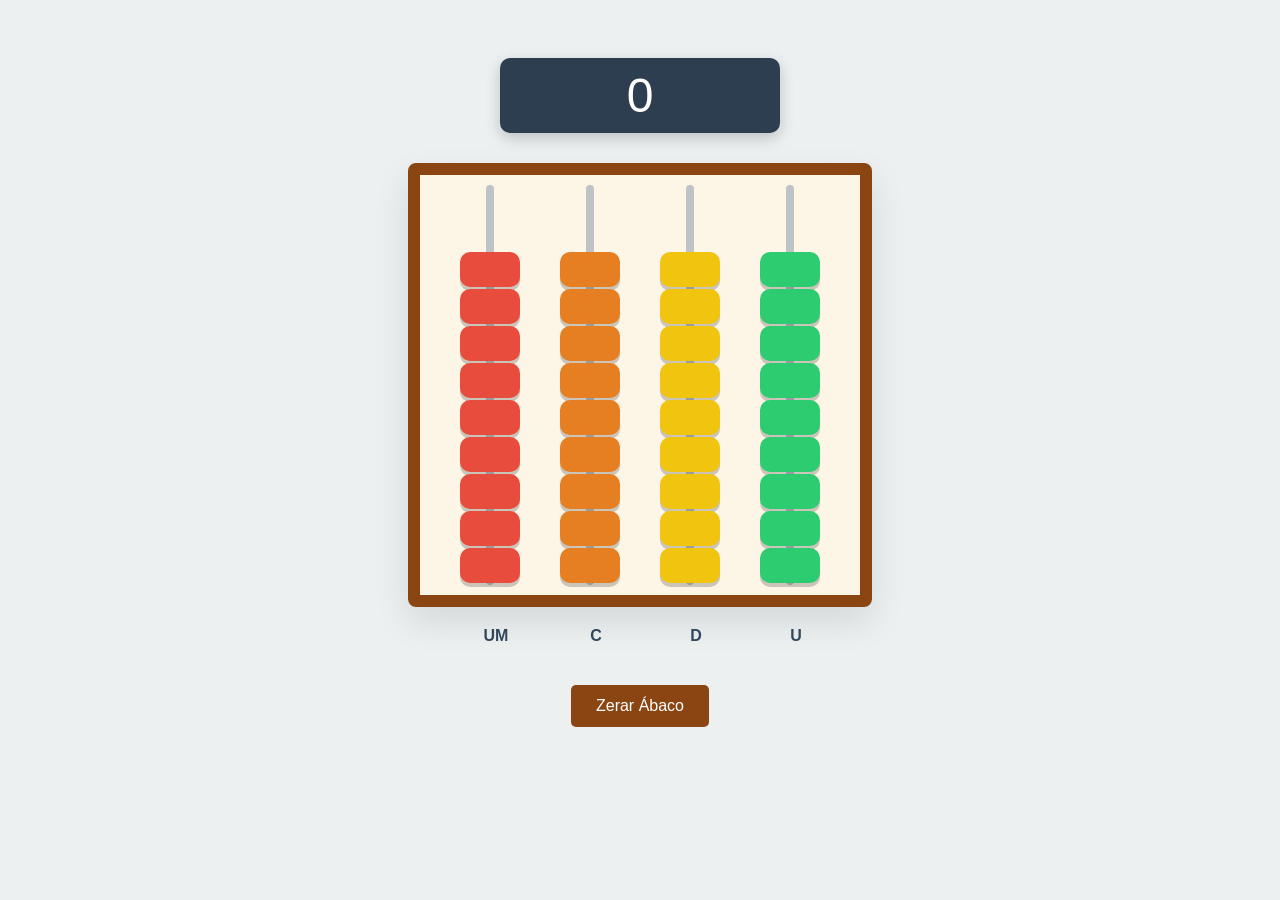
==== abaco.html @ f2674b1e "Create abaco.html" ====
<!DOCTYPE html>
<html lang="pt-br">
<head>
    <meta charset="UTF-8">
    <title>Meu Ábaco Escolar</title>
    <style>
        :root {
            --madeira: #8b4513;
            --metal: #bdc3c7;
            --unidade: #2ecc71;
            --dezena: #f1c40f;
            --centena: #e67e22;
            --milhar: #e74c3c;
        }

        body {
            display: flex;
            flex-direction: column;
            align-items: center;
            background-color: #ecf0f1;
            font-family: sans-serif;
            padding-top: 50px;
        }

        /* Painel do Valor Total */
        .visor {
            background: #2c3e50;
            color: #fff;
            font-size: 3rem;
            padding: 10px 40px;
            border-radius: 10px;
            margin-bottom: 30px;
            box-shadow: 0 5px 15px rgba(0,0,0,0.2);
            min-width: 200px;
            text-align: center;
        }

        /* Estrutura do Ábaco */
        .abaco-frame {
            border: 12px solid var(--madeira);
            border-radius: 8px;
            background: #fdf5e6;
            display: flex;
            padding: 10px 40px;
            gap: 40px;
            position: relative;
            box-shadow: 0 15px 35px rgba(0,0,0,0.1);
        }

        .coluna {
            display: flex;
            flex-direction: column;
            align-items: center;
            width: 60px;
            height: 400px;
            position: relative;
        }

        /* A haste de metal */
        .haste {
            position: absolute;
            width: 8px;
            height: 100%;
            background: var(--metal);
            z-index: 1;
            border-radius: 4px;
        }

        .contas-container {
            display: flex;
            flex-direction: column-reverse; /* Começa de baixo */
            justify-content: flex-start;
            height: 100%;
            width: 100%;
            z-index: 2;
        }

        /* Estilo das Contas */
        .conta {
            width: 60px;
            height: 35px;
            border-radius: 10px;
            cursor: pointer;
            transition: transform 0.3s cubic-bezier(0.4, 0, 0.2, 1);
            box-shadow: 0 4px 0 rgba(0,0,0,0.2);
            margin-bottom: 2px;
        }

        /* Cores por Coluna */
        .col-um .conta { background-color: var(--milhar); }
        .col-c  .conta { background-color: var(--centena); }
        .col-d  .conta { background-color: var(--dezena); }
        .col-u  .conta { background-color: var(--unidade); }

        /* Movimento da conta (sobe quando ativa) */
        .conta.active {
            transform: translateY(-160px); /* Espaço para não amontoar */
        }

        /* Legendas abaixo */
        .labels {
            display: flex;
            gap: 40px;
            margin-top: 20px;
            padding-left: 12px;
        }

        .label {
            width: 60px;
            text-align: center;
            font-weight: bold;
            color: #34495e;
        }

        button {
            margin-top: 40px;
            padding: 12px 25px;
            font-size: 1rem;
            background: var(--madeira);
            color: white;
            border: none;
            border-radius: 5px;
            cursor: pointer;
        }
    </style>
</head>
<body>

    <div class="visor" id="resultado">0</div>

    <div class="abaco-frame">
        <!-- Unidade de Milhar -->
        <div class="coluna col-um" data-valor="1000">
            <div class="haste"></div>
            <div class="contas-container">
                <!-- 9 contas para cada ordem -->
                <script>for(i=0; i<9; i++) document.write('<div class="conta" onclick="toggleConta(this, 1000)"></div>');</script>
            </div>
        </div>

        <!-- Centena -->
        <div class="coluna col-c" data-valor="100">
            <div class="haste"></div>
            <div class="contas-container">
                <script>for(i=0; i<9; i++) document.write('<div class="conta" onclick="toggleConta(this, 100)"></div>');</script>
            </div>
        </div>

        <!-- Dezena -->
        <div class="coluna col-d" data-valor="10">
            <div class="haste"></div>
            <div class="contas-container">
                <script>for(i=0; i<9; i++) document.write('<div class="conta" onclick="toggleConta(this, 10)"></div>');</script>
            </div>
        </div>

        <!-- Unidade -->
        <div class="coluna col-u" data-valor="1">
            <div class="haste"></div>
            <div class="contas-container">
                <script>for(i=0; i<9; i++) document.write('<div class="conta" onclick="toggleConta(this, 1)"></div>');</script>
            </div>
        </div>
    </div>

    <div class="labels">
        <div class="label">UM</div>
        <div class="label">C</div>
        <div class="label">D</div>
        <div class="label">U</div>
    </div>

    <button onclick="reset()">Zerar Ábaco</button>

    <script>
        let total = 0;
        const visor = document.getElementById('resultado');

        function toggleConta(el, valor) {
            if (el.classList.contains('active')) {
                el.classList.remove('active');
                total -= valor;
            } else {
                el.classList.add('active');
                total += valor;
            }
            visor.innerText = total.toLocaleString('pt-BR');
        }

        function reset() {
            document.querySelectorAll('.conta').forEach(c => c.classList.remove('active'));
            total = 0;
            visor.innerText = "0";
        }
    </script>
</body>
</html>
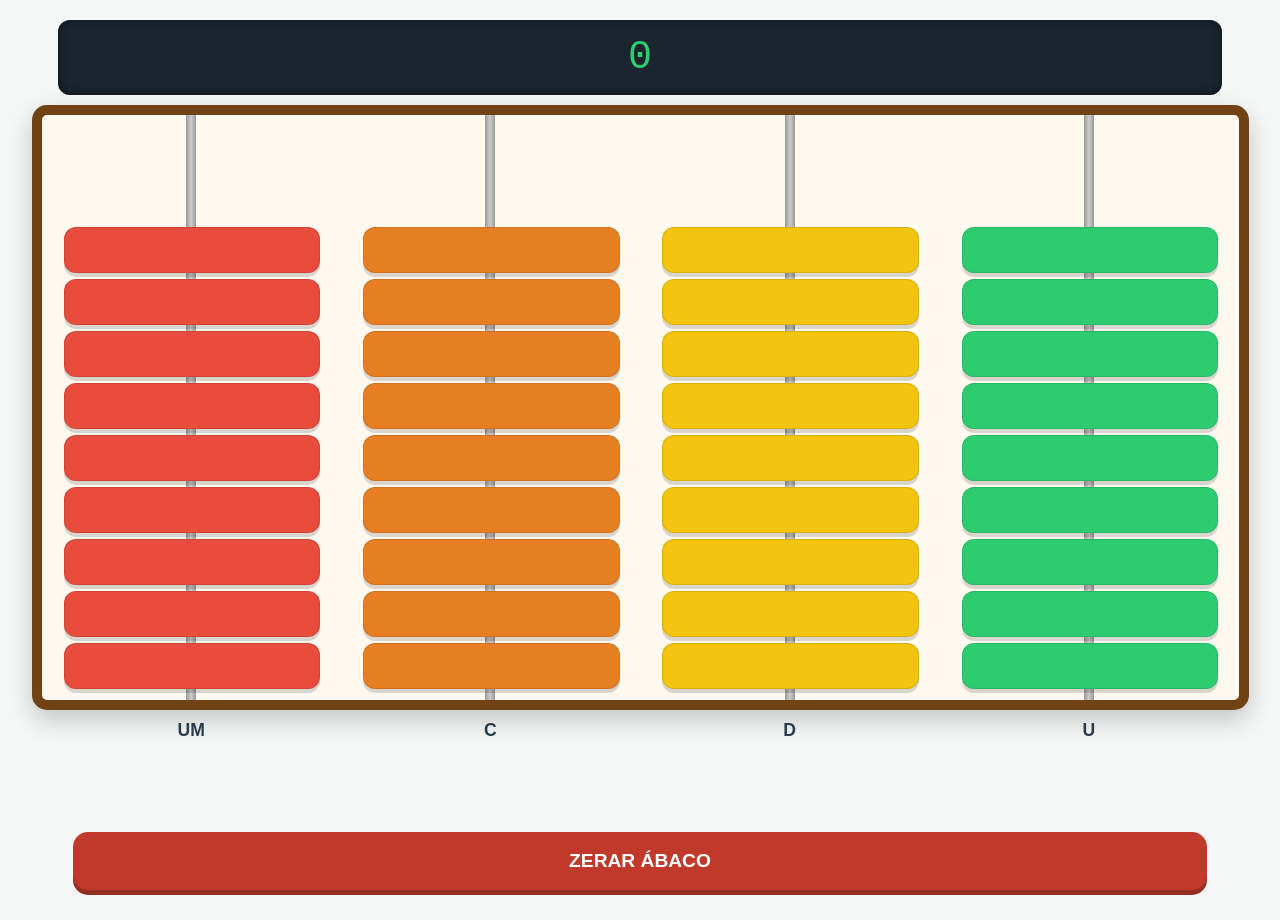
==== commit 2083f451: "Update abaco.html" ====
--- a/abaco.html
+++ b/abaco.html
@@ -2,11 +2,12 @@
 <html lang="pt-br">
 <head>
     <meta charset="UTF-8">
-    <title>Meu Ábaco Escolar</title>
+    <meta name="viewport" content="width=device-width, initial-scale=1.0, maximum-scale=1.0, user-scalable=no">
+    <title>Ábaco Mobile Pro</title>
     <style>
         :root {
-            --madeira: #8b4513;
-            --metal: #bdc3c7;
+            --madeira: #704214;
+            --metal: #aab;
             --unidade: #2ecc71;
             --dezena: #f1c40f;
             --centena: #e67e22;
@@ -17,110 +18,118 @@
             display: flex;
             flex-direction: column;
             align-items: center;
-            background-color: #ecf0f1;
-            font-family: sans-serif;
-            padding-top: 50px;
+            background-color: #f4f7f6;
+            font-family: 'Segoe UI', Roboto, sans-serif;
+            margin: 0;
+            padding: 10px;
+            height: 100vh;
+            overflow: hidden; /* Evita rolagens desnecessárias */
+            touch-action: manipulation; /* Melhora resposta ao toque */
         }
 
-        /* Painel do Valor Total */
         .visor {
-            background: #2c3e50;
-            color: #fff;
-            font-size: 3rem;
-            padding: 10px 40px;
-            border-radius: 10px;
-            margin-bottom: 30px;
-            box-shadow: 0 5px 15px rgba(0,0,0,0.2);
-            min-width: 200px;
+            background: #1a252f;
+            color: #2ecc71;
+            font-size: 2.5rem;
+            padding: 15px;
+            border-radius: 12px;
+            margin: 10px 0;
+            box-shadow: inset 0 0 10px rgba(0,0,0,0.5);
             text-align: center;
+            width: 90%;
+            font-family: monospace;
         }
 
-        /* Estrutura do Ábaco */
         .abaco-frame {
-            border: 12px solid var(--madeira);
-            border-radius: 8px;
-            background: #fdf5e6;
+            border: 10px solid var(--madeira);
+            border-radius: 15px;
+            background: #fff9f0;
             display: flex;
-            padding: 10px 40px;
-            gap: 40px;
+            justify-content: space-around;
+            width: 95%;
+            height: 65vh; /* Ocupa a maior parte da tela vertical */
             position: relative;
-            box-shadow: 0 15px 35px rgba(0,0,0,0.1);
+            box-shadow: 0 10px 25px rgba(0,0,0,0.2);
         }
 
         .coluna {
             display: flex;
             flex-direction: column;
             align-items: center;
-            width: 60px;
-            height: 400px;
+            flex: 1;
+            height: 100%;
             position: relative;
         }
 
-        /* A haste de metal */
         .haste {
             position: absolute;
-            width: 8px;
+            width: 10px;
             height: 100%;
-            background: var(--metal);
+            background: linear-gradient(to right, #999, #ccc, #999);
             z-index: 1;
-            border-radius: 4px;
         }
 
         .contas-container {
             display: flex;
-            flex-direction: column-reverse; /* Começa de baixo */
+            flex-direction: column-reverse;
             justify-content: flex-start;
             height: 100%;
-            width: 100%;
+            width: 85%;
             z-index: 2;
+            padding-bottom: 5px;
         }
 
-        /* Estilo das Contas */
+        /* CONTAS MAIORES PARA O DEDO */
         .conta {
-            width: 60px;
-            height: 35px;
-            border-radius: 10px;
+            width: 100%;
+            height: 7%; /* Proporção ideal para 9 contas */
+            min-height: 44px; /* Altura mínima recomendada para toque (Apple/Google) */
+            border-radius: 12px;
             cursor: pointer;
-            transition: transform 0.3s cubic-bezier(0.4, 0, 0.2, 1);
-            box-shadow: 0 4px 0 rgba(0,0,0,0.2);
-            margin-bottom: 2px;
+            transition: transform 0.3s cubic-bezier(0.175, 0.885, 0.32, 1.275);
+            box-shadow: 0 4px 0 rgba(0,0,0,0.15);
+            margin-bottom: 6px; /* Espaço maior entre as contas */
+            border: 1px solid rgba(0,0,0,0.1);
         }
 
-        /* Cores por Coluna */
-        .col-um .conta { background-color: var(--milhar); }
-        .col-c  .conta { background-color: var(--centena); }
-        .col-d  .conta { background-color: var(--dezena); }
-        .col-u  .conta { background-color: var(--unidade); }
+        .col-um .conta { background: var(--milhar); }
+        .col-c  .conta { background: var(--centena); }
+        .col-d  .conta { background: var(--dezena); }
+        .col-u  .conta { background: var(--unidade); }
 
-        /* Movimento da conta (sobe quando ativa) */
+        /* Movimento de subida maior para clareza visual */
         .conta.active {
-            transform: translateY(-160px); /* Espaço para não amontoar */
+            transform: translateY(-28vh); 
         }
 
-        /* Legendas abaixo */
         .labels {
             display: flex;
-            gap: 40px;
-            margin-top: 20px;
-            padding-left: 12px;
+            width: 95%;
+            margin-top: 10px;
         }
 
         .label {
-            width: 60px;
+            flex: 1;
             text-align: center;
-            font-weight: bold;
-            color: #34495e;
+            font-weight: 900;
+            font-size: 1.1rem;
+            color: #2c3e50;
         }
 
-        button {
-            margin-top: 40px;
-            padding: 12px 25px;
-            font-size: 1rem;
-            background: var(--madeira);
+        .btn-reset {
+            margin-top: auto;
+            margin-bottom: 20px;
+            width: 90%;
+            padding: 18px;
+            font-size: 1.2rem;
+            font-weight: bold;
+            background: #c0392b;
             color: white;
             border: none;
-            border-radius: 5px;
-            cursor: pointer;
+            border-radius: 15px;
+            text-transform: uppercase;
+            box-shadow: 0 5px 0 #962d22;
+            active { transform: translateY(3px); box-shadow: none; }
         }
     </style>
 </head>
@@ -129,38 +138,10 @@
     <div class="visor" id="resultado">0</div>
 
     <div class="abaco-frame">
-        <!-- Unidade de Milhar -->
-        <div class="coluna col-um" data-valor="1000">
-            <div class="haste"></div>
-            <div class="contas-container">
-                <!-- 9 contas para cada ordem -->
-                <script>for(i=0; i<9; i++) document.write('<div class="conta" onclick="toggleConta(this, 1000)"></div>');</script>
-            </div>
-        </div>
-
-        <!-- Centena -->
-        <div class="coluna col-c" data-valor="100">
-            <div class="haste"></div>
-            <div class="contas-container">
-                <script>for(i=0; i<9; i++) document.write('<div class="conta" onclick="toggleConta(this, 100)"></div>');</script>
-            </div>
-        </div>
-
-        <!-- Dezena -->
-        <div class="coluna col-d" data-valor="10">
-            <div class="haste"></div>
-            <div class="contas-container">
-                <script>for(i=0; i<9; i++) document.write('<div class="conta" onclick="toggleConta(this, 10)"></div>');</script>
-            </div>
-        </div>
-
-        <!-- Unidade -->
-        <div class="coluna col-u" data-valor="1">
-            <div class="haste"></div>
-            <div class="contas-container">
-                <script>for(i=0; i<9; i++) document.write('<div class="conta" onclick="toggleConta(this, 1)"></div>');</script>
-            </div>
-        </div>
+        <div class="coluna col-um"><div class="haste"></div><div class="contas-container" id="um"></div></div>
+        <div class="coluna col-c"><div class="haste"></div><div class="contas-container" id="c"></div></div>
+        <div class="coluna col-d"><div class="haste"></div><div class="contas-container" id="d"></div></div>
+        <div class="coluna col-u"><div class="haste"></div><div class="contas-container" id="u"></div></div>
     </div>
 
     <div class="labels">
@@ -170,22 +151,41 @@
         <div class="label">U</div>
     </div>
 
-    <button onclick="reset()">Zerar Ábaco</button>
+    <button class="btn-reset" onclick="reset()">Zerar Ábaco</button>
 
     <script>
+        const ordens = [
+            { id: 'um', valor: 1000 },
+            { id: 'c', valor: 100 },
+            { id: 'd', valor: 10 },
+            { id: 'u', valor: 1 }
+        ];
+
         let total = 0;
         const visor = document.getElementById('resultado');
 
-        function toggleConta(el, valor) {
-            if (el.classList.contains('active')) {
-                el.classList.remove('active');
-                total -= valor;
-            } else {
-                el.classList.add('active');
-                total += valor;
+        ordens.forEach(ordem => {
+            const container = document.getElementById(ordem.id);
+            for(let i=0; i<9; i++) {
+                const conta = document.createElement('div');
+                conta.className = 'conta';
+                // Adicionado 'touchstart' para resposta imediata no celular
+                const handleEvent = (e) => {
+                    e.preventDefault();
+                    if (conta.classList.contains('active')) {
+                        conta.classList.remove('active');
+                        total -= ordem.valor;
+                    } else {
+                        conta.classList.add('active');
+                        total += ordem.valor;
+                    }
+                    visor.innerText = total.toLocaleString('pt-BR');
+                };
+                
+                conta.addEventListener('click', handleEvent);
+                container.appendChild(conta);
             }
-            visor.innerText = total.toLocaleString('pt-BR');
-        }
+        });
 
         function reset() {
             document.querySelectorAll('.conta').forEach(c => c.classList.remove('active'));
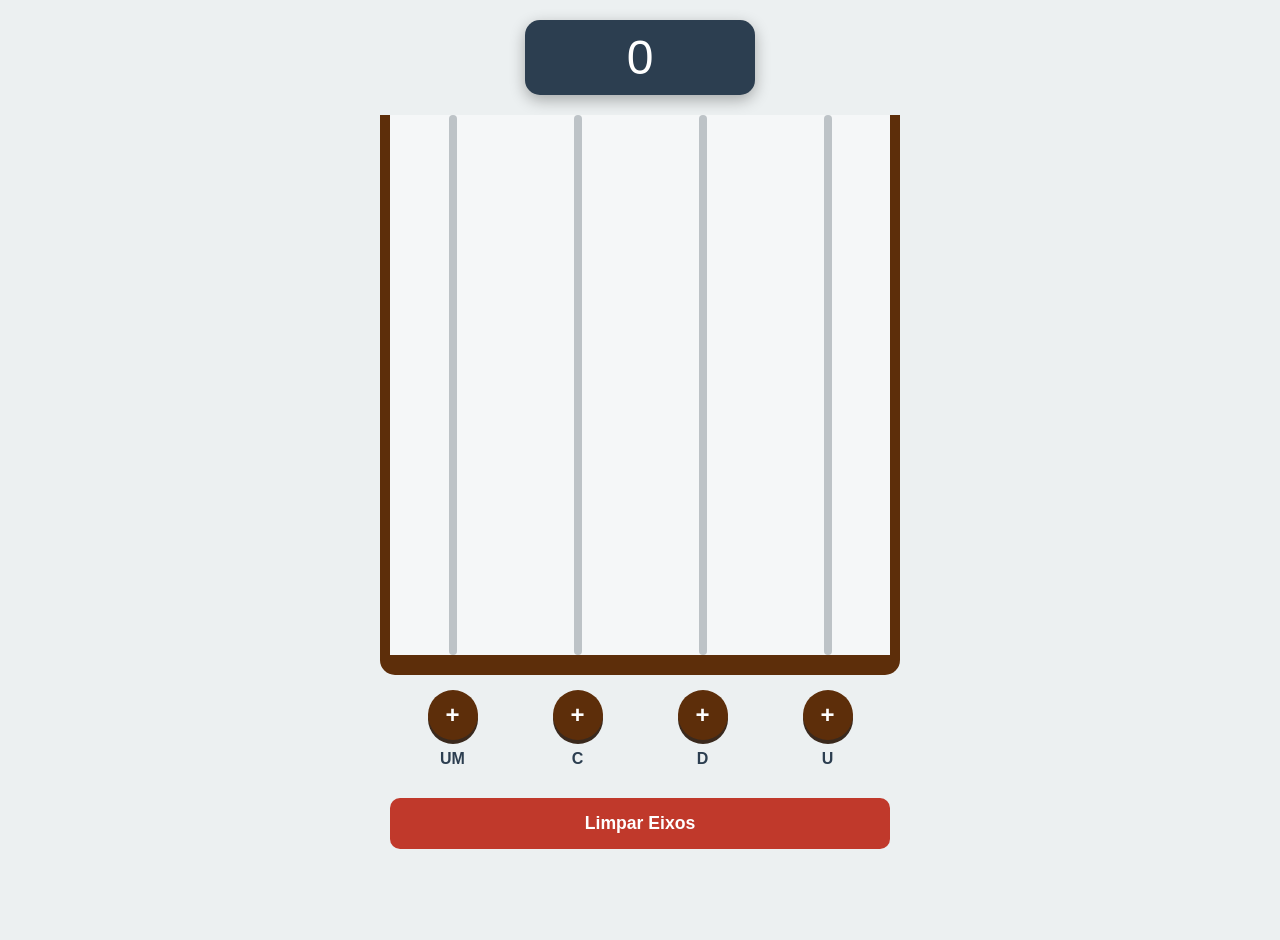
==== commit e7169e52: "Update abaco.html" ====
--- a/abaco.html
+++ b/abaco.html
@@ -3,11 +3,11 @@
 <head>
     <meta charset="UTF-8">
     <meta name="viewport" content="width=device-width, initial-scale=1.0, maximum-scale=1.0, user-scalable=no">
-    <title>Ábaco Mobile Pro</title>
+    <title>Ábaco de Eixos Vazios</title>
     <style>
         :root {
-            --madeira: #704214;
-            --metal: #aab;
+            --madeira: #5d2e0a;
+            --metal: #bdc3c7;
             --unidade: #2ecc71;
             --dezena: #f1c40f;
             --centena: #e67e22;
@@ -18,179 +18,235 @@
             display: flex;
             flex-direction: column;
             align-items: center;
-            background-color: #f4f7f6;
-            font-family: 'Segoe UI', Roboto, sans-serif;
+            background-color: #ecf0f1;
+            font-family: 'Segoe UI', sans-serif;
             margin: 0;
-            padding: 10px;
+            padding: 20px;
             height: 100vh;
-            overflow: hidden; /* Evita rolagens desnecessárias */
-            touch-action: manipulation; /* Melhora resposta ao toque */
+            overflow: hidden;
+            touch-action: manipulation;
         }
 
         .visor {
-            background: #1a252f;
-            color: #2ecc71;
-            font-size: 2.5rem;
-            padding: 15px;
-            border-radius: 12px;
-            margin: 10px 0;
-            box-shadow: inset 0 0 10px rgba(0,0,0,0.5);
+            background: #2c3e50;
+            color: #fff;
+            font-size: 3rem;
+            padding: 10px 40px;
+            border-radius: 15px;
+            margin-bottom: 20px;
+            box-shadow: 0 5px 15px rgba(0,0,0,0.3);
+            min-width: 150px;
             text-align: center;
+        }
+
+        /* Estrutura do Ábaco */
+        .abaco-frame {
+            border-bottom: 20px solid var(--madeira);
+            border-left: 10px solid var(--madeira);
+            border-right: 10px solid var(--madeira);
+            border-radius: 0 0 15px 15px;
+            background: rgba(255,255,255,0.5);
+            display: flex;
+            justify-content: space-around;
             width: 90%;
-            font-family: monospace;
-        }
-
-        .abaco-frame {
-            border: 10px solid var(--madeira);
-            border-radius: 15px;
-            background: #fff9f0;
-            display: flex;
-            justify-content: space-around;
-            width: 95%;
-            height: 65vh; /* Ocupa a maior parte da tela vertical */
+            max-width: 500px;
+            height: 60vh;
             position: relative;
-            box-shadow: 0 10px 25px rgba(0,0,0,0.2);
         }
 
         .coluna {
             display: flex;
-            flex-direction: column;
+            flex-direction: column-reverse; /* As contas empilham de baixo para cima */
             align-items: center;
             flex: 1;
             height: 100%;
             position: relative;
-        }
-
+            cursor: pointer;
+        }
+
+        /* A haste central (Eixo) */
         .haste {
             position: absolute;
-            width: 10px;
+            width: 8px;
             height: 100%;
-            background: linear-gradient(to right, #999, #ccc, #999);
+            background: var(--metal);
             z-index: 1;
+            border-radius: 4px;
         }
 
         .contas-container {
             display: flex;
             flex-direction: column-reverse;
-            justify-content: flex-start;
+            align-items: center;
+            width: 100%;
             height: 100%;
-            width: 85%;
             z-index: 2;
             padding-bottom: 5px;
         }
 
-        /* CONTAS MAIORES PARA O DEDO */
         .conta {
-            width: 100%;
-            height: 7%; /* Proporção ideal para 9 contas */
-            min-height: 44px; /* Altura mínima recomendada para toque (Apple/Google) */
-            border-radius: 12px;
-            cursor: pointer;
-            transition: transform 0.3s cubic-bezier(0.175, 0.885, 0.32, 1.275);
-            box-shadow: 0 4px 0 rgba(0,0,0,0.15);
-            margin-bottom: 6px; /* Espaço maior entre as contas */
+            width: 80%;
+            height: 40px;
+            border-radius: 20px;
+            margin-bottom: 5px;
+            box-shadow: 0 4px 0 rgba(0,0,0,0.2);
+            animation: surgir 0.3s ease-out;
             border: 1px solid rgba(0,0,0,0.1);
         }
 
+        @keyframes surgir {
+            from { transform: translateY(100px); opacity: 0; }
+            to { transform: translateY(0); opacity: 1; }
+        }
+
+        /* Cores das contas */
         .col-um .conta { background: var(--milhar); }
         .col-c  .conta { background: var(--centena); }
         .col-d  .conta { background: var(--dezena); }
         .col-u  .conta { background: var(--unidade); }
 
-        /* Movimento de subida maior para clareza visual */
-        .conta.active {
-            transform: translateY(-28vh); 
-        }
-
         .labels {
             display: flex;
-            width: 95%;
-            margin-top: 10px;
-        }
-
-        .label {
+            width: 90%;
+            max-width: 500px;
+            margin-top: 15px;
+        }
+
+        .label-btn {
             flex: 1;
-            text-align: center;
-            font-weight: 900;
-            font-size: 1.1rem;
+            display: flex;
+            flex-direction: column;
+            align-items: center;
+            gap: 10px;
+        }
+
+        .add-btn {
+            width: 50px;
+            height: 50px;
+            border-radius: 25px;
+            border: none;
+            background: var(--madeira);
+            color: white;
+            font-size: 1.5rem;
+            font-weight: bold;
+            cursor: pointer;
+            box-shadow: 0 4px 0 #3a291d;
+        }
+
+        .add-btn:active {
+            transform: translateY(2px);
+            box-shadow: none;
+        }
+
+        .label-text {
+            font-weight: bold;
             color: #2c3e50;
         }
 
-        .btn-reset {
-            margin-top: auto;
-            margin-bottom: 20px;
+        .controles {
+            margin-top: 30px;
             width: 90%;
-            padding: 18px;
-            font-size: 1.2rem;
-            font-weight: bold;
+            max-width: 500px;
+        }
+
+        .reset-btn {
+            width: 100%;
+            padding: 15px;
             background: #c0392b;
             color: white;
             border: none;
-            border-radius: 15px;
-            text-transform: uppercase;
-            box-shadow: 0 5px 0 #962d22;
-            active { transform: translateY(3px); box-shadow: none; }
+            border-radius: 10px;
+            font-weight: bold;
+            font-size: 1.1rem;
         }
     </style>
 </head>
 <body>
 
-    <div class="visor" id="resultado">0</div>
+    <div class="visor" id="total">0</div>
 
     <div class="abaco-frame">
-        <div class="coluna col-um"><div class="haste"></div><div class="contas-container" id="um"></div></div>
-        <div class="coluna col-c"><div class="haste"></div><div class="contas-container" id="c"></div></div>
-        <div class="coluna col-d"><div class="haste"></div><div class="contas-container" id="d"></div></div>
-        <div class="coluna col-u"><div class="haste"></div><div class="contas-container" id="u"></div></div>
+        <div class="coluna col-um" onclick="addConta('um', 1000)">
+            <div class="haste"></div>
+            <div class="contas-container" id="container-um"></div>
+        </div>
+        <div class="coluna col-c" onclick="addConta('c', 100)">
+            <div class="haste"></div>
+            <div class="contas-container" id="container-c"></div>
+        </div>
+        <div class="coluna col-d" onclick="addConta('d', 10)">
+            <div class="haste"></div>
+            <div class="contas-container" id="container-d"></div>
+        </div>
+        <div class="coluna col-u" onclick="addConta('u', 1)">
+            <div class="haste"></div>
+            <div class="contas-container" id="container-u"></div>
+        </div>
     </div>
 
     <div class="labels">
-        <div class="label">UM</div>
-        <div class="label">C</div>
-        <div class="label">D</div>
-        <div class="label">U</div>
+        <div class="label-btn">
+            <button class="add-btn" onclick="event.stopPropagation(); addConta('um', 1000)">+</button>
+            <span class="label-text">UM</span>
+        </div>
+        <div class="label-btn">
+            <button class="add-btn" onclick="event.stopPropagation(); addConta('c', 100)">+</button>
+            <span class="label-text">C</span>
+        </div>
+        <div class="label-btn">
+            <button class="add-btn" onclick="event.stopPropagation(); addConta('d', 10)">+</button>
+            <span class="label-text">D</span>
+        </div>
+        <div class="label-btn">
+            <button class="add-btn" onclick="event.stopPropagation(); addConta('u', 1)">+</button>
+            <span class="label-text">U</span>
+        </div>
     </div>
 
-    <button class="btn-reset" onclick="reset()">Zerar Ábaco</button>
+    <div class="controles">
+        <button class="reset-btn" onclick="reset()">Limpar Eixos</button>
+    </div>
 
     <script>
-        const ordens = [
-            { id: 'um', valor: 1000 },
-            { id: 'c', valor: 100 },
-            { id: 'd', valor: 10 },
-            { id: 'u', valor: 1 }
-        ];
-
-        let total = 0;
-        const visor = document.getElementById('resultado');
-
-        ordens.forEach(ordem => {
-            const container = document.getElementById(ordem.id);
-            for(let i=0; i<9; i++) {
-                const conta = document.createElement('div');
-                conta.className = 'conta';
-                // Adicionado 'touchstart' para resposta imediata no celular
-                const handleEvent = (e) => {
-                    e.preventDefault();
-                    if (conta.classList.contains('active')) {
-                        conta.classList.remove('active');
-                        total -= ordem.valor;
-                    } else {
-                        conta.classList.add('active');
-                        total += ordem.valor;
-                    }
-                    visor.innerText = total.toLocaleString('pt-BR');
-                };
-                
-                conta.addEventListener('click', handleEvent);
-                container.appendChild(conta);
-            }
-        });
+        let valorTotal = 0;
+        const contadores = { um: 0, c: 0, d: 0, u: 0 };
+
+        function addConta(id, valor) {
+            if (contadores[id] >= 9) return; // Limite de 9 contas por eixo
+
+            const container = document.getElementById('container-' + id);
+            
+            // Criar a conta visualmente
+            const novaConta = document.createElement('div');
+            novaConta.className = 'conta';
+            
+            // Permitir remover a conta clicando nela
+            novaConta.onclick = (e) => {
+                e.stopPropagation();
+                container.removeChild(novaConta);
+                contadores[id]--;
+                valorTotal -= valor;
+                atualizarVisor();
+            };
+
+            container.appendChild(novaConta);
+            contadores[id]++;
+            valorTotal += valor;
+            atualizarVisor();
+        }
+
+        function atualizarVisor() {
+            document.getElementById('total').innerText = valorTotal.toLocaleString('pt-BR');
+        }
 
         function reset() {
-            document.querySelectorAll('.conta').forEach(c => c.classList.remove('active'));
-            total = 0;
-            visor.innerText = "0";
+            const ids = ['um', 'c', 'd', 'u'];
+            ids.forEach(id => {
+                document.getElementById('container-' + id).innerHTML = '';
+                contadores[id] = 0;
+            });
+            valorTotal = 0;
+            atualizarVisor();
         }
     </script>
 </body>
